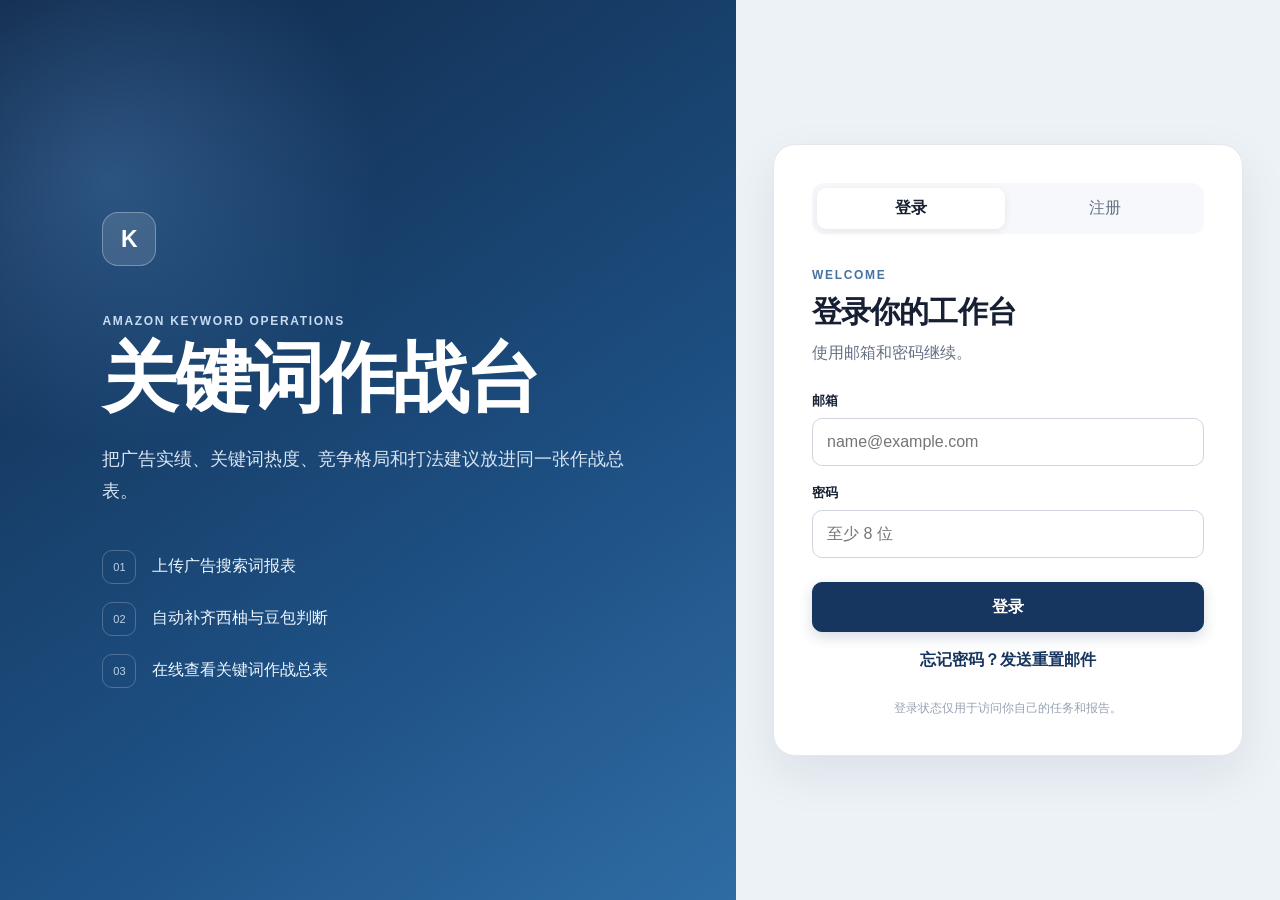
==== ad-diagnosis/index.html @ 99dd8191 "Publish ad diagnosis interactive design preview" ====
<!doctype html><html lang="zh-CN"><head><meta charset="utf-8"><meta name="viewport" content="width=device-width,initial-scale=1"><title>广告诊断与优化 · 页面预览</title><link rel="stylesheet" href="styles.css"></head><body data-page="ad-diagnosis" style="visibility:hidden">
<aside class="sidebar"><div class="brand"><span>A</span><div>AMAZON<small>Workspace</small></div></div><div class="workspace">运营工作台</div><a class="side-active" href="../tool/" style="display:block;text-decoration:none">▤　关键词作战</a><div class="side-note">从关键词洞察<br>到每一次有依据的调整</div><div class="profile"><span>AD</span><div>运营团队<small>页面设计预览</small></div></div></aside>
<main><header><div class="crumb">运营工具 <span>/</span> 关键词作战 <span>/</span> 广告诊断与优化</div><span class="preview-tag">页面预览 · 演示数据</span></header>
<nav class="modules" aria-label="报告模块"><span>01 关键词作战总表<small>报告模块</small></span><span>02 自然位标杆<small>报告模块</small></span><span>03 否定词清单<small>报告模块</small></span><span>04 竞对对比<small>报告模块</small></span><span>05 图片与卖点诊断<small>报告模块</small></span><span class="selected">06 广告诊断与优化<small>当前设计预览</small></span></nav>
<div class="heading"><div><div class="eyebrow">AD OPTIMIZATION / 06</div><h1>让每一次调整，都有据可依。</h1><p>先止损，再放量。把判断交给规则，把明确的操作交给团队。</p></div><button id="uploadOpen" class="primary">＋ 上传报表</button></div>
<div class="notice">◉ <div><b>你正在查看交互原型</b>　以下关键词、指标和执行记录均为演示。上传仅展示文件清单，不解析、不生成真实建议、不连接广告后台。</div></div>
<section class="panel context"><div><small>演示产品</small><b>LED 灯带 · US / USD / SP</b></div><div><small>演示分析窗口</small><b>2026.08.01 — 08.14</b></div><div><small>目标 ACOS</small><b id="targetLabel">25.0% <em>负责人设定</em></b></div><div><small>规则版本</small><b>V1 草案 <em>待回测</em></b></div><button id="ruleOpen" class="text-button">查看规则卡 ↗</button></section>
<div class="checks"><span>✓ 五项对账 <b>演示通过</b></span><span>✓ 归因成熟 <b>演示状态</b></span><span>◷ 排名历史 <b>部分缺失</b></span><span>◷ 当前设置 <b>2项待补</b></span></div>
<section id="cards" class="cards" aria-label="按动作筛选"></section>
<div class="view-tabs" role="tablist"><button class="active" data-view="actions" role="tab">操作清单</button><button data-view="pending" role="tab">待我判 <span>2</span></button><button data-view="review" role="tab">执行与复盘</button><div>建议仅供人工操作 · 本页不会调整广告</div></div>
<section id="actions" class="panel view"><div class="table-heading"><div><h2>今天需要处理的操作</h2><p>每个执行对象仅一条建议，按止损优先排序。</p></div><button id="export" class="secondary">↓ 导出演示清单</button></div><div class="toolbar"><div id="filters"></div><input id="search" type="search" aria-label="搜索关键词或广告活动" placeholder="⌕ 搜索关键词、广告活动"><span id="count"></span></div><div class="table-scroll"><table><thead><tr><th>关键词 / 执行对象</th><th>建议动作</th><th>调整内容</th><th>判定依据</th><th>状态 / 下一步</th></tr></thead><tbody id="rows"></tbody></table></div><div class="table-footer">自然位缺失不补零 · 不将高 ACOS 等同于亏损<span>点击「查看操作」展开完整依据 →</span></div></section>
<section id="pending" class="panel view" hidden><div class="table-heading"><div><h2>交给负责人判断</h2><p>信息不足或存在冲突时，系统不强行给出执行动作。</p></div><span class="badge amber">2 项需处理</span></div><div id="pendingItems"></div></section>
<section id="review" class="panel view" hidden><div class="table-heading"><div><h2>每次调整，都有独立观察期</h2><p>记录实际执行值和时间；重新上传不会重置计时。此原型记录仅保留至页面刷新。</p></div></div><div id="reviewItems"></div></section>
<footer>规则 V1 · 页面设计验收版 <span>页面预览 / 未调用付费接口 / 未执行广告操作</span></footer></main>
<dialog id="detail"><div id="detailContent"></div></dialog>
<dialog id="upload"><div class="dialog-head"><div><small>STEP 01 / 导入资料</small><h2>上传分析所需报表</h2></div><button data-close="upload" aria-label="关闭">×</button></div><p class="muted">原型仅检查文件清单。文件不会上传到服务器，也不会替换下方演示数据。</p><label class="file-zone">＋ 选择报表文件<input id="files" type="file" multiple accept=".xlsx,.csv,.json"><small>搜索词报告 · 当前投放设置 · 自然位历史</small></label><div id="fileList" class="file-list">尚未选择文件</div><div class="notice">真实分析需接入解析、归因核验和规则引擎后启用。</div><div class="dialog-footer"><button class="secondary" data-close="upload">返回演示页面</button><button class="primary" disabled>生成真实建议 · 尚未接入</button></div></dialog>
<dialog id="rules"><div class="dialog-head"><div><small>负责人配置 / V1 草案</small><h2>运营规则卡</h2></div><button data-close="rules" aria-label="关闭">×</button></div><div class="rule-grid"><div><small>目标 ACOS · T</small><b>25%</b></div><div><small>基准 CVR · C</small><b>10%</b></div><div><small>目标 CPA · P</small><b>$5.00</b></div><div><small>单次竞价调整上限</small><b>20%</b></div></div><p class="muted">以上为演示配置，尚未用于真实报表。P = 广告平均每单销售额 × T。</p><h3>按固定顺序判定</h3><ol class="rule-list"><li>先核验数据、归因、执行对象及已有观察期。</li><li>零单：点击 ≥ ⌈1.5/C⌉ 且花费 ≥ 1.5P → 降15%；点击 ≥ ⌈3/C⌉ 且花费 ≥ 3P → 停。停投门槛优先。</li><li>至少5单：ACOS ≤ 0.8T → 加候选；≤ 1.1T → 守；≤ 1.3T → 降10%；≤ 1.5T → 降15%；超过 → 降20%。</li><li>1–4单、ACOS > 1.5T 且花费 ≥ 3P → 降10%；其他小样本 → 观察。</li><li>授权核心词、14天至少5单；前后7天各至少5次排名，排名中位数改善 ≥20%且至少3位，ACOS ≤ 1.5T → 保持观察。最多7天或新增花费3P，先到先复核。</li><li>排名例外不覆盖零单止损；缺关键数据、对象冲突 → 待我判。</li></ol><div class="notice">这是可回测的初始规则，不是亚马逊官方阈值；正式启用前由负责人确认。</div><div class="dialog-footer"><button class="primary" data-close="rules">了解规则</button></div></dialog>
<div id="toast" role="status" hidden></div><script src="../assets/vendor/supabase.js"></script><script src="../assets/config.js"></script><script src="../assets/common.js"></script><script src="access.js"></script><script src="app.js"></script><noscript><p style="visibility:visible">请启用 JavaScript 后查看页面。<a href="../tool/">返回工具页</a></p></noscript></body></html>
---- ad-diagnosis/styles.css ----
:root{--green:#19755d;--ink:#20342e;--muted:#7c8984;--line:#e2e9e5;--bg:#f4f7f5}*{box-sizing:border-box}body{margin:0;font:14px/1.6 -apple-system,BlinkMacSystemFont,"Segoe UI","PingFang SC",sans-serif;color:var(--ink);background:var(--bg)}button,input{font:inherit}button{cursor:pointer;transition:.15s}button:hover{filter:brightness(.96)}button:disabled{cursor:not-allowed;opacity:.45}button:focus-visible,input:focus-visible{outline:3px solid #79baa5;outline-offset:3px}button{border:0}h1,h2,h3,p{margin:0}h1{font-size:30px;letter-spacing:-1px;font-weight:650}h2{font-size:17px}h3{font-size:15px;margin:22px 0 10px}small{display:block;font-size:12px;color:var(--muted)}.sidebar{width:210px;position:fixed;inset:0 auto 0 0;background:#fcfdfc;border-right:1px solid var(--line);padding:30px 20px}.brand{display:flex;gap:12px;align-items:center;font-weight:750;color:var(--green);line-height:1.5}.brand>span{display:grid;place-items:center;width:39px;height:43px;border-radius:12px;background:linear-gradient(140deg,#19836a,#a2d9bb);color:white;font-size:23px;box-shadow:0 6px 18px #19755d25}.brand small{color:#53675e;font-size:13px}.workspace{margin:54px 12px 12px;color:#8b9691;font-size:12px}.side-active{background:var(--green);color:white;padding:12px;border-radius:8px;font-weight:600}.side-note{margin:20px 12px;color:#98a49e;font-size:12px;line-height:1.9}.profile{position:absolute;bottom:26px;display:flex;gap:12px;align-items:center;border-top:1px solid var(--line);padding-top:20px;width:170px}.profile>span{border-radius:50%;background:#d6eadf;padding:10px;color:var(--green)}main{margin-left:210px;padding:0 30px 22px;max-width:2050px}header{display:flex;justify-content:space-between;align-items:center;height:65px;font-size:12px}.crumb{color:#6c7f75}.crumb span{padding:0 12px;color:#b8c3bd}.preview-tag{color:#987125;background:#faf1dd;border:1px solid #ecdfbf;padding:3px 10px;border-radius:5px}.modules{display:grid;grid-template-columns:repeat(6,1fr);gap:8px;background:white;padding:9px;border:1px solid var(--line);border-radius:10px}.modules>span{padding:10px;border:1px solid var(--line);border-radius:7px;font-size:12px;font-weight:600;white-space:nowrap}.modules small{font-size:10px;font-weight:400;margin-top:3px}.modules .selected{color:white;background:var(--green);border-color:var(--green)}.selected small{color:#c2dfd3}.heading{display:flex;justify-content:space-between;align-items:center;margin:32px 0 22px}.eyebrow{font-size:10px;letter-spacing:2px;color:var(--green);margin-bottom:8px;font-weight:700}.heading p{margin-top:7px;color:var(--muted);font-size:13px}.primary{background:var(--green);color:white;border-radius:7px;padding:10px 17px}.secondary{background:white;color:#425c50;border:1px solid #d8e2db;border-radius:6px;padding:7px 12px}.text-button{background:transparent;color:var(--green);padding:8px}.notice{background:#faf6eb;border:1px solid #eee4c9;color:#8a743e;padding:11px 14px;border-radius:7px;display:flex;gap:10px;font-size:12px;margin-bottom:18px}.panel{border:1px solid var(--line);background:white;border-radius:10px;overflow:hidden}.context{display:flex;align-items:center;justify-content:space-between;padding:20px 22px;gap:14px}.context b{display:block;margin-top:5px;font-size:13px;font-weight:600}.context em{font-style:normal;font-size:10px;color:#83968a;background:#f0f5f2;padding:3px 5px;margin-left:4px}.checks{display:flex;gap:25px;margin:12px 5px 22px;font-size:11px;color:#809087}.checks b{font-weight:400;color:#52695b;margin-left:5px}.cards{display:grid;grid-template-columns:repeat(6,1fr);gap:13px;margin-bottom:24px}.stat{background:white;border:1px solid var(--line);border-radius:9px;padding:17px 18px;text-align:left;position:relative;color:var(--muted)}.stat b{display:block;color:var(--ink);font-size:30px;font-weight:620;margin:5px 0 3px}.stat small{font-size:10px}.stat i{font-style:normal;position:absolute;right:15px;top:18px;font-size:12px;color:#a0afa6}.stat[data-filter="该停"]{border-top:3px solid #cb7871}.stat[data-filter="该降"]{border-top:3px solid #d4a468}.stat[data-filter="该加"]{border-top:3px solid #5b9e83}.stat.active{box-shadow:0 0 0 2px #19755d}.view-tabs{display:flex;gap:24px;border-bottom:1px solid var(--line);margin-bottom:18px}.view-tabs button{background:none;padding:0 1px 13px;color:var(--muted);border-bottom:3px solid transparent}.view-tabs button.active{color:var(--green);border-bottom-color:var(--green);font-weight:650}.view-tabs span{background:#f0e7d6;color:#9d7836;font-size:11px;padding:2px 6px;border-radius:4px}.view-tabs>div{margin-left:auto;color:#8c9a92;font-size:11px}.table-heading{display:flex;align-items:center;justify-content:space-between;padding:21px 22px 15px}.table-heading p{color:var(--muted);font-size:12px;margin-top:4px}.toolbar{padding:8px 22px 16px;display:flex;gap:12px;align-items:center}.toolbar #filters{display:flex;gap:5px;flex-wrap:wrap}.filter{border-radius:5px;padding:5px 10px;background:#f5f7f5;color:#78877f;font-size:12px}.filter.active{background:#e4f0e9;color:var(--green);font-weight:600}.toolbar input{margin-left:auto;border:1px solid var(--line);padding:7px 10px;border-radius:6px;width:220px;font-size:12px}.toolbar>span{color:var(--muted);font-size:11px;white-space:nowrap}.table-scroll{overflow:auto}table{border-collapse:collapse;width:100%;min-width:980px;text-align:left}th{background:#f8faf8;color:#849189;font-size:11px;font-weight:500;padding:12px 20px;border-block:1px solid var(--line)}td{padding:20px;border-bottom:1px solid #edf1ee;font-size:12px;vertical-align:top}td:first-child{width:21%}td:nth-child(2){width:9%}td:nth-child(3){width:19%}td:nth-child(4){width:32%}td strong{display:block;font-size:13px;font-weight:600;margin-bottom:4px}td small{font-size:10px;margin-top:5px}tr:hover{background:#fcfefc}.badge{display:inline-block;padding:3px 8px;border-radius:5px;font-size:11px;white-space:nowrap}.red{background:#fceeed;color:#b7645d}.amber{background:#faf1e0;color:#a78345}.green{background:#e7f2eb;color:#427a5d}.blue{background:#edf2f7;color:#6b8095}.gray{background:#f0f2f1;color:#7e8d84}.row-button{margin-top:8px;font-size:11px;color:var(--green);background:white;border:1px solid #d6e5dc;border-radius:5px;padding:5px 8px}.table-footer{display:flex;justify-content:space-between;padding:13px 22px;color:#91a095;font-size:10px}footer{display:flex;justify-content:space-between;font-size:10px;color:#98a69d;margin-top:24px}dialog{border:0;padding:26px;border-radius:14px;width:min(670px,94vw);color:var(--ink);box-shadow:0 25px 100px #162c3240;max-height:90vh}dialog::backdrop{background:#152f2855;backdrop-filter:blur(3px)}.dialog-head{display:flex;justify-content:space-between;align-items:flex-start;margin-bottom:15px}.dialog-head small{font-size:10px;letter-spacing:1px;margin-bottom:5px}.dialog-head h2{font-size:22px}.dialog-head button{background:#f3f6f3;border-radius:50%;width:30px;height:30px;font-size:20px;color:#75877b}.muted{color:var(--muted);font-size:12px}.dialog-footer{display:flex;justify-content:flex-end;gap:10px;border-top:1px solid var(--line);margin-top:22px;padding-top:18px}.rule-grid{display:grid;grid-template-columns:repeat(2,1fr);gap:10px;margin:18px 0}.rule-grid>div{background:#f4f7f4;border-radius:7px;padding:13px}.rule-grid b{font-size:18px}.rule-list{padding-left:20px;font-size:12px;color:#64786b;line-height:1.9}.rule-list li{padding-bottom:9px}.file-zone{display:flex;align-items:center;flex-direction:column;gap:12px;border:1px dashed #90b9a0;background:#f7fbf8;border-radius:9px;padding:26px;margin:18px 0;color:var(--green)}.file-zone input{font-size:12px;max-width:100%}.file-list{font-size:12px;color:#6c8072;margin:15px 0}.item{margin:0 22px;padding:22px 0;border-top:1px solid var(--line)}.item h3{margin:0 0 6px}.item p{font-size:12px;color:#7c8f81;margin:4px 0}.item .badge{margin-bottom:9px}.empty{padding:50px;text-align:center;color:var(--muted)}.detail-box{padding:15px;background:#f5f8f5;border-radius:8px;margin:15px 0;font-size:13px}.detail-box p{margin-top:8px;color:#6c8171}.ack{display:flex;gap:10px;font-size:12px;margin-top:18px}.input-line{display:flex;gap:10px;align-items:center;font-size:12px;margin-top:15px}.input-line input{padding:8px;border:1px solid var(--line);border-radius:5px;width:100px}#toast{position:fixed;bottom:25px;left:50%;transform:translateX(-50%);background:#244f3c;color:white;border-radius:8px;padding:12px 22px;z-index:20;font-size:13px}[hidden]{display:none!important}@media(min-width:1600px){main{padding-inline:40px}td{padding-block:24px}}@media(max-width:1200px){.sidebar{width:170px;padding-inline:12px}main{margin-left:170px;padding-inline:20px}.modules{overflow:auto;display:flex}.modules>span{min-width:150px}.context{flex-wrap:wrap}.context>div{min-width:150px}.toolbar{flex-wrap:wrap}.toolbar input{margin-left:0}.cards{gap:8px}.stat{padding:14px 12px}.view-tabs>div{display:none}}@media(max-width:720px){.sidebar{display:none}main{margin:0;padding-inline:14px}header{height:55px}.crumb{font-size:10px}.crumb span{padding:0 3px}.preview-tag{font-size:9px}.heading{align-items:flex-start;gap:15px;margin-top:24px}h1{font-size:23px}.heading p{font-size:11px}.heading .primary{white-space:nowrap;font-size:11px;padding:9px}.cards{grid-template-columns:repeat(3,1fr)}.stat b{font-size:25px}.checks{flex-wrap:wrap;gap:9px 20px}.context{padding:15px}.view-tabs{gap:23px}.table-heading{padding:16px}.toolbar{padding:10px 16px}.table-footer span{display:none}.rule-grid{grid-template-columns:1fr 1fr}.notice{font-size:11px}footer{display:block}.table-heading .secondary{font-size:10px}.table-heading h2{font-size:15px}}
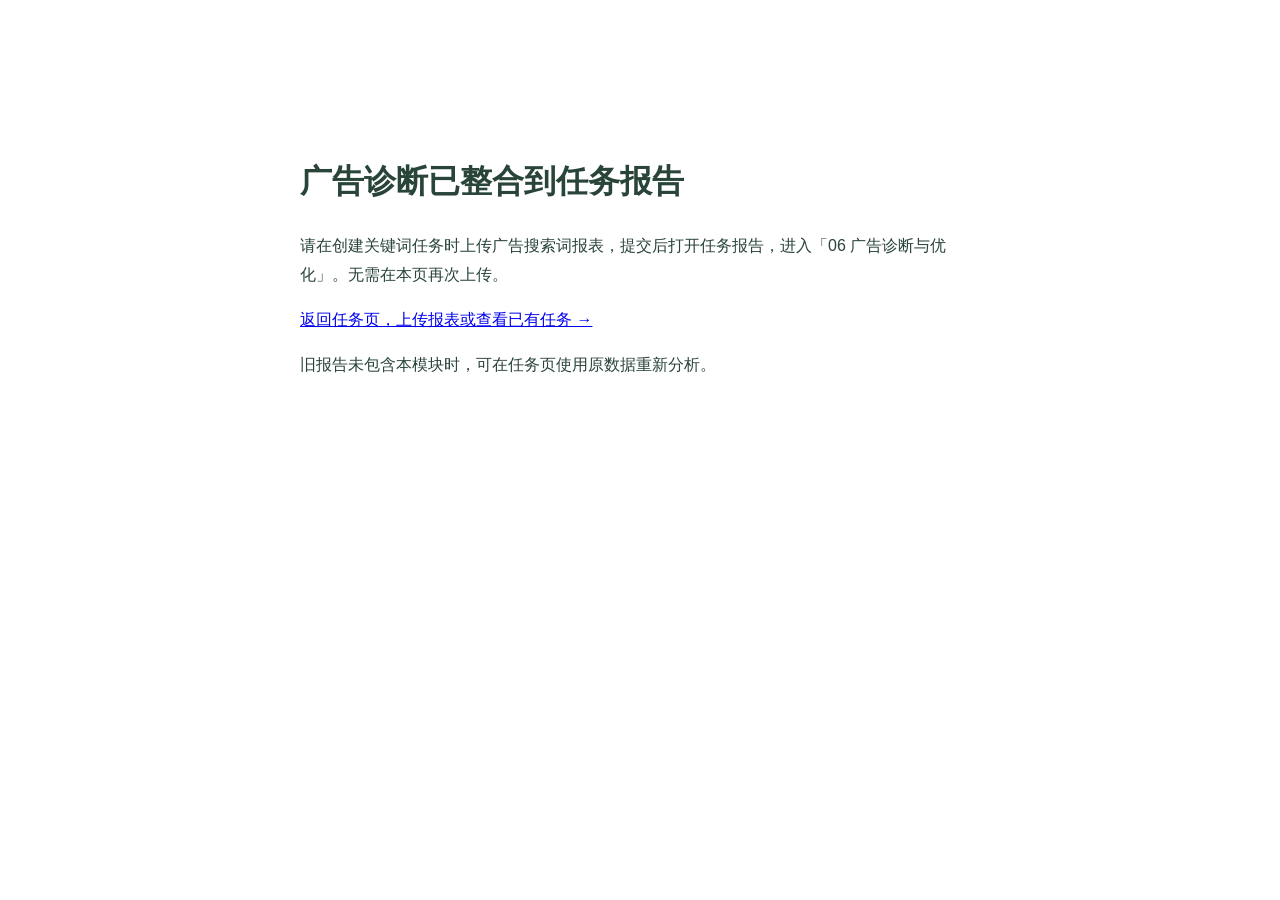
==== commit 9722c3a1: "Integrate six-action advertising diagnosis into task reports" ====
--- a/ad-diagnosis/index.html
+++ b/ad-diagnosis/index.html
@@ -1,18 +1 @@
-<!doctype html><html lang="zh-CN"><head><meta charset="utf-8"><meta name="viewport" content="width=device-width,initial-scale=1"><title>广告诊断与优化 · 页面预览</title><link rel="stylesheet" href="styles.css"></head><body data-page="ad-diagnosis" style="visibility:hidden">
-<aside class="sidebar"><div class="brand"><span>A</span><div>AMAZON<small>Workspace</small></div></div><div class="workspace">运营工作台</div><a class="side-active" href="../tool/" style="display:block;text-decoration:none">▤　关键词作战</a><div class="side-note">从关键词洞察<br>到每一次有依据的调整</div><div class="profile"><span>AD</span><div>运营团队<small>页面设计预览</small></div></div></aside>
-<main><header><div class="crumb">运营工具 <span>/</span> 关键词作战 <span>/</span> 广告诊断与优化</div><span class="preview-tag">页面预览 · 演示数据</span></header>
-<nav class="modules" aria-label="报告模块"><span>01 关键词作战总表<small>报告模块</small></span><span>02 自然位标杆<small>报告模块</small></span><span>03 否定词清单<small>报告模块</small></span><span>04 竞对对比<small>报告模块</small></span><span>05 图片与卖点诊断<small>报告模块</small></span><span class="selected">06 广告诊断与优化<small>当前设计预览</small></span></nav>
-<div class="heading"><div><div class="eyebrow">AD OPTIMIZATION / 06</div><h1>让每一次调整，都有据可依。</h1><p>先止损，再放量。把判断交给规则，把明确的操作交给团队。</p></div><button id="uploadOpen" class="primary">＋ 上传报表</button></div>
-<div class="notice">◉ <div><b>你正在查看交互原型</b>　以下关键词、指标和执行记录均为演示。上传仅展示文件清单，不解析、不生成真实建议、不连接广告后台。</div></div>
-<section class="panel context"><div><small>演示产品</small><b>LED 灯带 · US / USD / SP</b></div><div><small>演示分析窗口</small><b>2026.08.01 — 08.14</b></div><div><small>目标 ACOS</small><b id="targetLabel">25.0% <em>负责人设定</em></b></div><div><small>规则版本</small><b>V1 草案 <em>待回测</em></b></div><button id="ruleOpen" class="text-button">查看规则卡 ↗</button></section>
-<div class="checks"><span>✓ 五项对账 <b>演示通过</b></span><span>✓ 归因成熟 <b>演示状态</b></span><span>◷ 排名历史 <b>部分缺失</b></span><span>◷ 当前设置 <b>2项待补</b></span></div>
-<section id="cards" class="cards" aria-label="按动作筛选"></section>
-<div class="view-tabs" role="tablist"><button class="active" data-view="actions" role="tab">操作清单</button><button data-view="pending" role="tab">待我判 <span>2</span></button><button data-view="review" role="tab">执行与复盘</button><div>建议仅供人工操作 · 本页不会调整广告</div></div>
-<section id="actions" class="panel view"><div class="table-heading"><div><h2>今天需要处理的操作</h2><p>每个执行对象仅一条建议，按止损优先排序。</p></div><button id="export" class="secondary">↓ 导出演示清单</button></div><div class="toolbar"><div id="filters"></div><input id="search" type="search" aria-label="搜索关键词或广告活动" placeholder="⌕ 搜索关键词、广告活动"><span id="count"></span></div><div class="table-scroll"><table><thead><tr><th>关键词 / 执行对象</th><th>建议动作</th><th>调整内容</th><th>判定依据</th><th>状态 / 下一步</th></tr></thead><tbody id="rows"></tbody></table></div><div class="table-footer">自然位缺失不补零 · 不将高 ACOS 等同于亏损<span>点击「查看操作」展开完整依据 →</span></div></section>
-<section id="pending" class="panel view" hidden><div class="table-heading"><div><h2>交给负责人判断</h2><p>信息不足或存在冲突时，系统不强行给出执行动作。</p></div><span class="badge amber">2 项需处理</span></div><div id="pendingItems"></div></section>
-<section id="review" class="panel view" hidden><div class="table-heading"><div><h2>每次调整，都有独立观察期</h2><p>记录实际执行值和时间；重新上传不会重置计时。此原型记录仅保留至页面刷新。</p></div></div><div id="reviewItems"></div></section>
-<footer>规则 V1 · 页面设计验收版 <span>页面预览 / 未调用付费接口 / 未执行广告操作</span></footer></main>
-<dialog id="detail"><div id="detailContent"></div></dialog>
-<dialog id="upload"><div class="dialog-head"><div><small>STEP 01 / 导入资料</small><h2>上传分析所需报表</h2></div><button data-close="upload" aria-label="关闭">×</button></div><p class="muted">原型仅检查文件清单。文件不会上传到服务器，也不会替换下方演示数据。</p><label class="file-zone">＋ 选择报表文件<input id="files" type="file" multiple accept=".xlsx,.csv,.json"><small>搜索词报告 · 当前投放设置 · 自然位历史</small></label><div id="fileList" class="file-list">尚未选择文件</div><div class="notice">真实分析需接入解析、归因核验和规则引擎后启用。</div><div class="dialog-footer"><button class="secondary" data-close="upload">返回演示页面</button><button class="primary" disabled>生成真实建议 · 尚未接入</button></div></dialog>
-<dialog id="rules"><div class="dialog-head"><div><small>负责人配置 / V1 草案</small><h2>运营规则卡</h2></div><button data-close="rules" aria-label="关闭">×</button></div><div class="rule-grid"><div><small>目标 ACOS · T</small><b>25%</b></div><div><small>基准 CVR · C</small><b>10%</b></div><div><small>目标 CPA · P</small><b>$5.00</b></div><div><small>单次竞价调整上限</small><b>20%</b></div></div><p class="muted">以上为演示配置，尚未用于真实报表。P = 广告平均每单销售额 × T。</p><h3>按固定顺序判定</h3><ol class="rule-list"><li>先核验数据、归因、执行对象及已有观察期。</li><li>零单：点击 ≥ ⌈1.5/C⌉ 且花费 ≥ 1.5P → 降15%；点击 ≥ ⌈3/C⌉ 且花费 ≥ 3P → 停。停投门槛优先。</li><li>至少5单：ACOS ≤ 0.8T → 加候选；≤ 1.1T → 守；≤ 1.3T → 降10%；≤ 1.5T → 降15%；超过 → 降20%。</li><li>1–4单、ACOS > 1.5T 且花费 ≥ 3P → 降10%；其他小样本 → 观察。</li><li>授权核心词、14天至少5单；前后7天各至少5次排名，排名中位数改善 ≥20%且至少3位，ACOS ≤ 1.5T → 保持观察。最多7天或新增花费3P，先到先复核。</li><li>排名例外不覆盖零单止损；缺关键数据、对象冲突 → 待我判。</li></ol><div class="notice">这是可回测的初始规则，不是亚马逊官方阈值；正式启用前由负责人确认。</div><div class="dialog-footer"><button class="primary" data-close="rules">了解规则</button></div></dialog>
-<div id="toast" role="status" hidden></div><script src="../assets/vendor/supabase.js"></script><script src="../assets/config.js"></script><script src="../assets/common.js"></script><script src="access.js"></script><script src="app.js"></script><noscript><p style="visibility:visible">请启用 JavaScript 后查看页面。<a href="../tool/">返回工具页</a></p></noscript></body></html>
+<!doctype html><html lang="zh-CN"><head><meta charset="utf-8"><meta name="viewport" content="width=device-width,initial-scale=1"><title>广告诊断已整合到任务报告</title></head><body><main style="max-width:680px;margin:12vh auto;padding:24px;font:16px/1.8 sans-serif;color:#294438"><h1>广告诊断已整合到任务报告</h1><p>请在创建关键词任务时上传广告搜索词报表，提交后打开任务报告，进入「06 广告诊断与优化」。无需在本页再次上传。</p><p><a href="../tool/">返回任务页，上传报表或查看已有任务 →</a></p><p>旧报告未包含本模块时，可在任务页使用原数据重新分析。</p></main></body></html>
